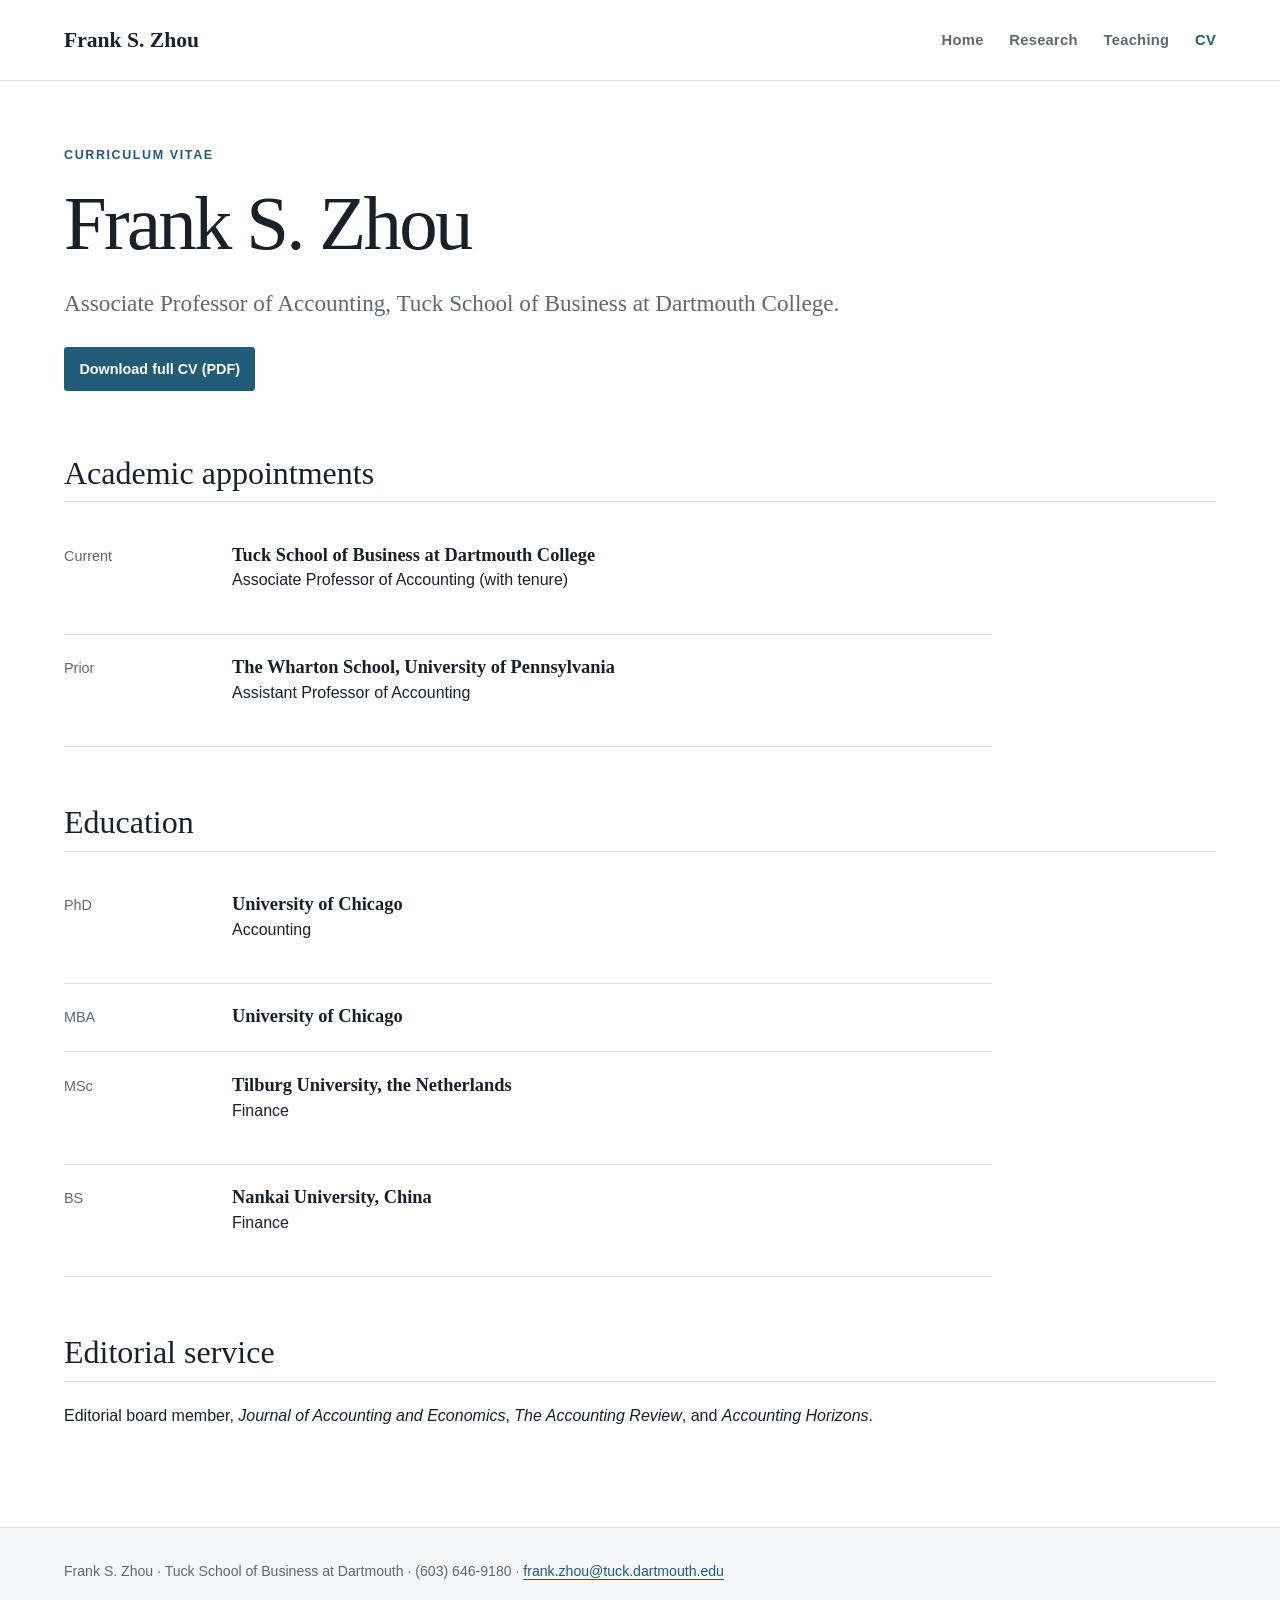
==== cv.html @ fb4ea5fd "Frankszhou.net static rebuild: index/research/teaching/cv + paper figures, zero external deps" ====
<!doctype html>
<html lang="en">
<head>
  <meta charset="utf-8">
  <meta name="viewport" content="width=device-width, initial-scale=1">
  <meta name="description" content="Curriculum vitae for Frank S. Zhou.">
  <title>CV | Frank S. Zhou</title>
  <link rel="stylesheet" href="styles.css">
</head>
<body>
  <a class="skip-link" href="#main">Skip to content</a>
  <header class="site-header"><div class="nav-wrap">
    <a class="site-name" href="index.html">Frank S. Zhou</a>
    <nav aria-label="Primary navigation"><ul>
      <li><a href="index.html">Home</a></li><li><a href="research.html">Research</a></li>
      <li><a href="teaching.html">Teaching</a></li><li><a href="cv.html" aria-current="page">CV</a></li>
    </ul></nav>
  </div></header>

  <main id="main">
    <p class="eyebrow">Curriculum Vitae</p>
    <h1>Frank S. Zhou</h1>
    <p class="lede">Associate Professor of Accounting, Tuck School of Business at Dartmouth College.</p>
    <a class="button primary" href="https://www.dropbox.com/scl/fi/b9flhk3wkmlfdluljjsjr/CVFrankZhou2026.pdf?rlkey=qk5dvw8yqj08rau83gar4hxlb&amp;dl=0">Download full CV (PDF)</a>

    <section aria-labelledby="appointments-heading">
      <h2 id="appointments-heading">Academic appointments</h2>
      <div class="timeline">
        <div class="timeline-item"><div class="date">Current</div><div><h3>Tuck School of Business at Dartmouth College</h3><p>Associate Professor of Accounting (with tenure)</p></div></div>
        <div class="timeline-item"><div class="date">Prior</div><div><h3>The Wharton School, University of Pennsylvania</h3><p>Assistant Professor of Accounting</p></div></div>
      </div>
    </section>

    <section aria-labelledby="education-heading">
      <h2 id="education-heading">Education</h2>
      <div class="timeline">
        <div class="timeline-item"><div class="date">PhD</div><div><h3>University of Chicago</h3><p>Accounting</p></div></div>
        <div class="timeline-item"><div class="date">MBA</div><div><h3>University of Chicago</h3></div></div>
        <div class="timeline-item"><div class="date">MSc</div><div><h3>Tilburg University, the Netherlands</h3><p>Finance</p></div></div>
        <div class="timeline-item"><div class="date">BS</div><div><h3>Nankai University, China</h3><p>Finance</p></div></div>
      </div>
    </section>

    <section aria-labelledby="service-heading">
      <h2 id="service-heading">Editorial service</h2>
      <p>Editorial board member, <em>Journal of Accounting and Economics</em>, <em>The Accounting Review</em>, and <em>Accounting Horizons</em>.</p>
    </section>
  </main>

  <footer class="site-footer"><div class="footer-wrap"><p>Frank S. Zhou · Tuck School of Business at Dartmouth · (603) 646-9180 · <a href="mailto:frank.zhou@tuck.dartmouth.edu">frank.zhou@tuck.dartmouth.edu</a></p></div></footer>
</body>
</html>
---- styles.css ----
:root {
  --ink: #17212b;
  --muted: #5d6874;
  --accent: #205b78;
  --accent-dark: #153f55;
  --line: #d9e0e5;
  --paper: #ffffff;
  --wash: #f5f7f8;
  --content: 72rem;
}

* { box-sizing: border-box; }

html { scroll-behavior: smooth; }

body {
  margin: 0;
  color: var(--ink);
  background: var(--paper);
  font-family: -apple-system, BlinkMacSystemFont, "Segoe UI", Roboto, Helvetica, Arial, sans-serif;
  font-size: 1rem;
  line-height: 1.7;
}

a {
  color: var(--accent);
  text-decoration-thickness: .08em;
  text-underline-offset: .18em;
}

a:hover, a:focus { color: var(--accent-dark); }

.skip-link {
  position: absolute;
  top: -5rem;
  left: 1rem;
  z-index: 10;
  padding: .65rem 1rem;
  color: white;
  background: var(--ink);
}

.skip-link:focus { top: 1rem; }

.site-header {
  border-bottom: 1px solid var(--line);
  background: rgba(255, 255, 255, .97);
}

.nav-wrap {
  width: min(calc(100% - 2.5rem), var(--content));
  min-height: 5rem;
  margin: 0 auto;
  display: flex;
  align-items: center;
  justify-content: space-between;
  gap: 2rem;
}

.site-name {
  color: var(--ink);
  font-family: Georgia, "Times New Roman", serif;
  font-size: 1.35rem;
  font-weight: 700;
  text-decoration: none;
  white-space: nowrap;
}

nav ul {
  display: flex;
  gap: 1.6rem;
  margin: 0;
  padding: 0;
  list-style: none;
}

nav a {
  color: var(--muted);
  font-size: .92rem;
  font-weight: 600;
  letter-spacing: .02em;
  text-decoration: none;
}

nav a[aria-current="page"], nav a:hover { color: var(--accent); }

main {
  width: min(calc(100% - 2.5rem), var(--content));
  min-height: calc(100vh - 13rem);
  margin: 0 auto;
  padding: 4rem 0 5rem;
}

h1, h2, h3 {
  color: var(--ink);
  font-family: Georgia, "Times New Roman", serif;
  line-height: 1.22;
}

h1 {
  margin: 0 0 1rem;
  font-size: clamp(2.35rem, 6vw, 4.8rem);
  font-weight: 500;
  letter-spacing: -.035em;
}

h2 {
  margin: 3.5rem 0 1.25rem;
  padding-bottom: .55rem;
  border-bottom: 1px solid var(--line);
  font-size: clamp(1.45rem, 3vw, 2rem);
  font-weight: 500;
}

h3 { margin: 0; font-size: 1.15rem; }

p { margin: 0 0 1.15rem; }

.eyebrow {
  margin: 0 0 .65rem;
  color: var(--accent);
  font-size: .78rem;
  font-weight: 700;
  letter-spacing: .13em;
  text-transform: uppercase;
}

.lede {
  max-width: 50rem;
  color: var(--muted);
  font-family: Georgia, "Times New Roman", serif;
  font-size: clamp(1.15rem, 2.3vw, 1.45rem);
  line-height: 1.55;
}

.hero {
  display: grid;
  grid-template-columns: minmax(0, 2.2fr) minmax(12rem, .8fr);
  align-items: center;
  gap: clamp(2.5rem, 7vw, 7rem);
  padding: 2rem 0 3rem;
}

.portrait-placeholder {
  aspect-ratio: 4 / 5;
  display: grid;
  place-items: center;
  color: white;
  background: linear-gradient(145deg, #2b6a85, #183c50);
  font-family: Georgia, "Times New Roman", serif;
  font-size: clamp(2.6rem, 7vw, 5rem);
  letter-spacing: .05em;
  overflow: hidden;
}

.portrait-placeholder img {
  width: 100%;
  height: 100%;
  object-fit: cover;
  object-position: 70% center;
}

.button {
  display: inline-block;
  margin: .4rem .7rem .4rem 0;
  padding: .55rem .9rem;
  border: 1px solid var(--accent);
  border-radius: .18rem;
  font-size: .9rem;
  font-weight: 650;
  text-decoration: none;
}

.button.primary { color: white; background: var(--accent); }
.button.primary:hover { background: var(--accent-dark); }

.section-intro { max-width: 58rem; }

.entries { max-width: 62rem; }

.entry {
  padding: 1.45rem 0;
  border-bottom: 1px solid var(--line);
}

.entry:first-child { padding-top: .25rem; }
.entry:last-child { border-bottom: 0; }

.entry-title a { text-decoration: none; }

.paper-figure { margin: .35rem 0 .75rem; }
.paper-figure img {
  max-width: 100%;
  height: auto;
  max-height: 19rem;
  width: auto;
  object-fit: contain;
  border: 1px solid var(--line);
  border-radius: 6px;
  background: #fff;
}
@media (min-width: 640px) {
  .paper-figure img { max-width: 42rem; }
}

.meta {
  margin: .35rem 0 0;
  color: var(--muted);
  font-size: .94rem;
}

.venue { color: var(--ink); font-style: italic; }

details { margin-top: .75rem; }
summary {
  width: fit-content;
  color: var(--accent);
  cursor: pointer;
  font-size: .88rem;
  font-weight: 650;
}

.abstract {
  max-width: 57rem;
  margin: .7rem 0 0;
  color: var(--muted);
  font-size: .94rem;
}

.timeline, .course-list { max-width: 58rem; }

.timeline-item, .course {
  display: grid;
  grid-template-columns: 9rem minmax(0, 1fr);
  gap: 1.5rem;
  padding: 1.35rem 0;
  border-bottom: 1px solid var(--line);
}

.date { color: var(--muted); font-size: .9rem; }
.course p { margin: .55rem 0 0; color: var(--muted); }

.awards {
  max-width: 58rem;
  padding-left: 1.2rem;
}

.site-footer {
  border-top: 1px solid var(--line);
  background: var(--wash);
}

.footer-wrap {
  width: min(calc(100% - 2.5rem), var(--content));
  margin: 0 auto;
  padding: 2rem 0;
  color: var(--muted);
  font-size: .88rem;
}

.footer-wrap p { margin: 0; }

@media (max-width: 700px) {
  .nav-wrap {
    align-items: flex-start;
    flex-direction: column;
    gap: .7rem;
    padding: 1.15rem 0;
  }
  nav { width: 100%; overflow-x: auto; }
  nav ul { gap: 1.25rem; padding-bottom: .15rem; }
  main { padding-top: 2.5rem; }
  .hero { grid-template-columns: 1fr; }
  .portrait-placeholder { width: min(65vw, 16rem); order: -1; }
  .timeline-item, .course { grid-template-columns: 1fr; gap: .25rem; }
  .button {
    display: block;
    width: 100%;
    margin: .5rem 0;
    text-align: center;
  }
}
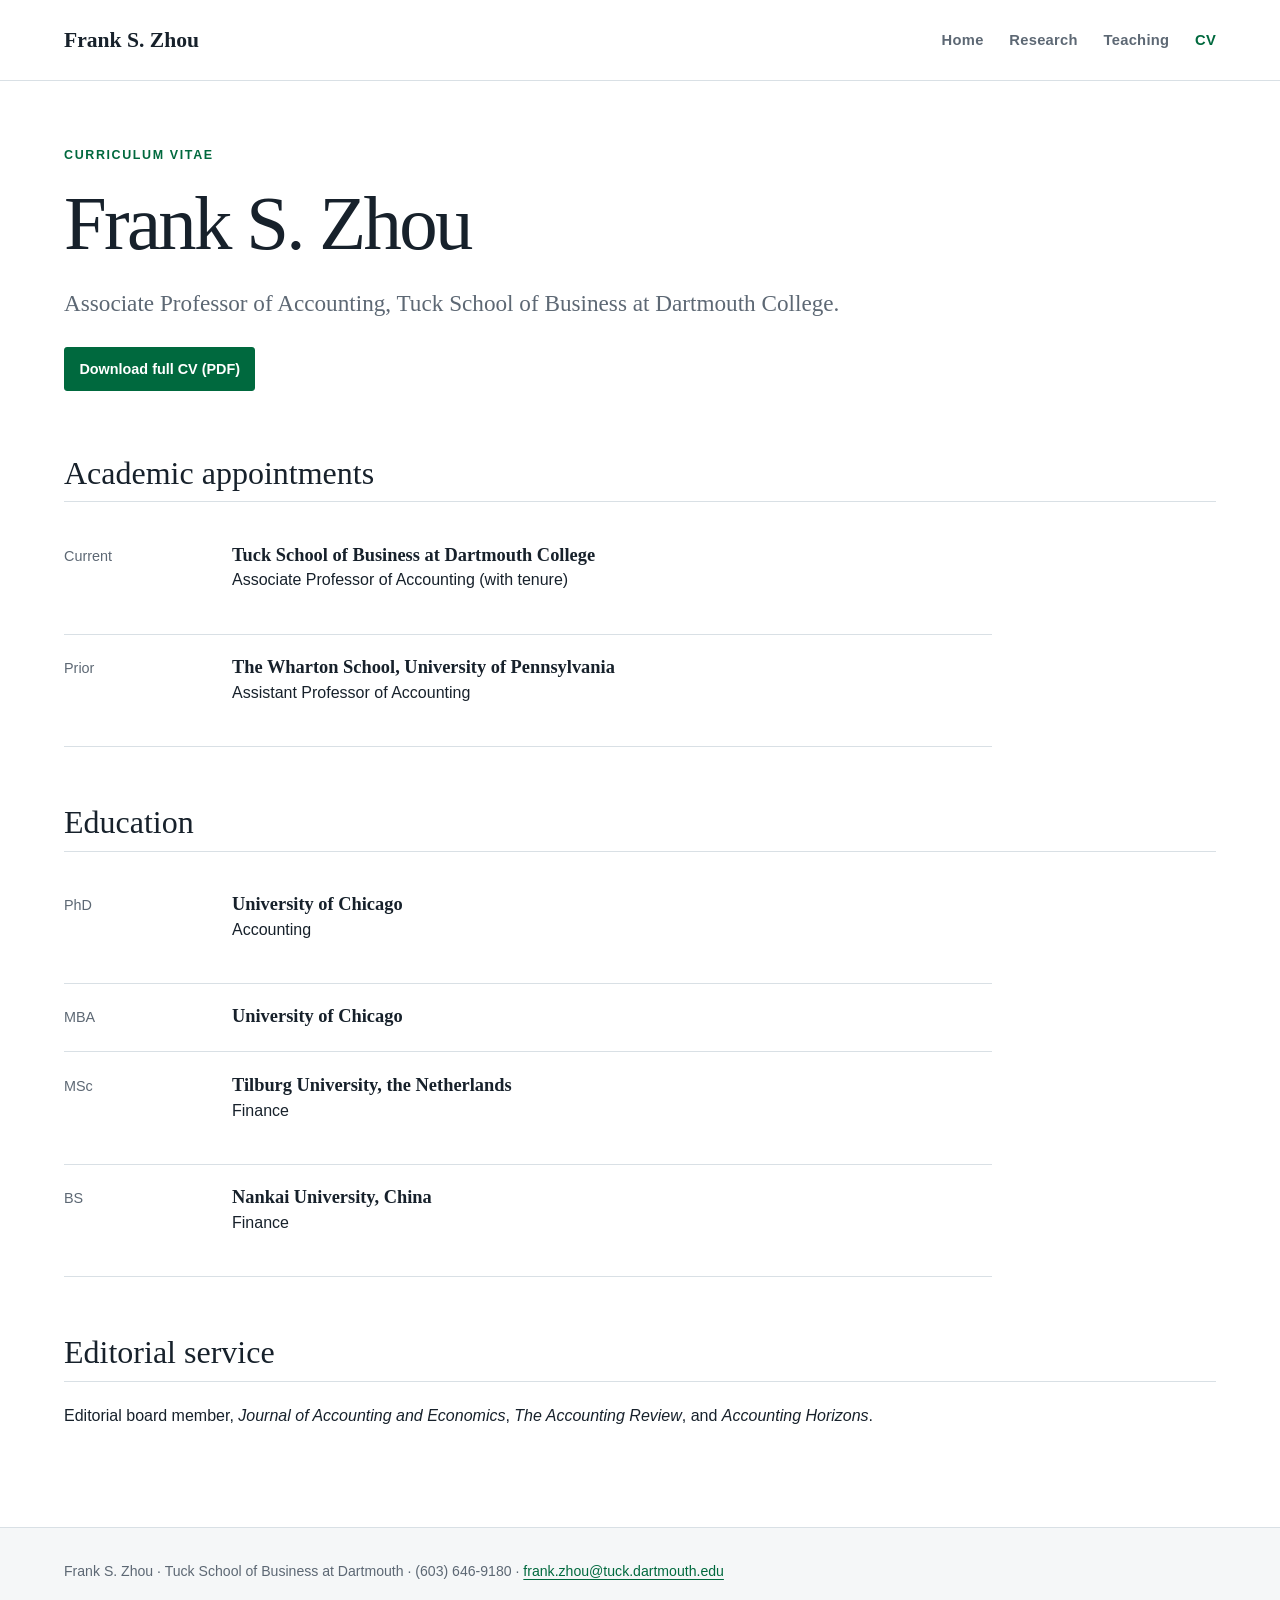
==== commit 1ba81daa: "cache-bust: versioned stylesheet link" ====
--- a/cv.html
+++ b/cv.html
@@ -5,7 +5,7 @@
   <meta name="viewport" content="width=device-width, initial-scale=1">
   <meta name="description" content="Curriculum vitae for Frank S. Zhou.">
   <title>CV | Frank S. Zhou</title>
-  <link rel="stylesheet" href="styles.css">
+  <link rel="stylesheet" href="styles.css?v=20260827">
 </head>
 <body>
   <a class="skip-link" href="#main">Skip to content</a>
--- a/styles.css
+++ b/styles.css
@@ -1,8 +1,8 @@
 :root {
   --ink: #17212b;
   --muted: #5d6874;
-  --accent: #205b78;
-  --accent-dark: #153f55;
+  --accent: #00693e;
+  --accent-dark: #004c2c;
   --line: #d9e0e5;
   --paper: #ffffff;
   --wash: #f5f7f8;
@@ -112,6 +112,17 @@
   font-weight: 500;
 }
 
+.section-head {
+  display: block;
+  width: fit-content;
+  margin-bottom: 1.4rem;
+  padding: .7rem 1.35rem .65rem;
+  border-bottom: 0;
+  color: #fff;
+  background: var(--accent);
+  border-radius: .35rem;
+}
+
 h3 { margin: 0; font-size: 1.15rem; }
 
 p { margin: 0 0 1.15rem; }
@@ -146,7 +157,7 @@
   display: grid;
   place-items: center;
   color: white;
-  background: linear-gradient(145deg, #2b6a85, #183c50);
+  background: linear-gradient(145deg, #0b7a4a, #004c2c);
   font-family: Georgia, "Times New Roman", serif;
   font-size: clamp(2.6rem, 7vw, 5rem);
   letter-spacing: .05em;
@@ -186,7 +197,8 @@
 .entry:first-child { padding-top: .25rem; }
 .entry:last-child { border-bottom: 0; }
 
-.entry-title a { text-decoration: none; }
+.entry-title { color: var(--accent); }
+.entry-title a { color: inherit; text-decoration: none; }
 
 .paper-figure { margin: .35rem 0 .75rem; }
 .paper-figure img {
@@ -201,6 +213,14 @@
 }
 @media (min-width: 640px) {
   .paper-figure img { max-width: 42rem; }
+}
+
+.paper-caption {
+  max-width: 42rem;
+  margin: .45rem 0 0;
+  color: var(--muted);
+  font-size: .85rem;
+  line-height: 1.5;
 }
 
 .meta {
